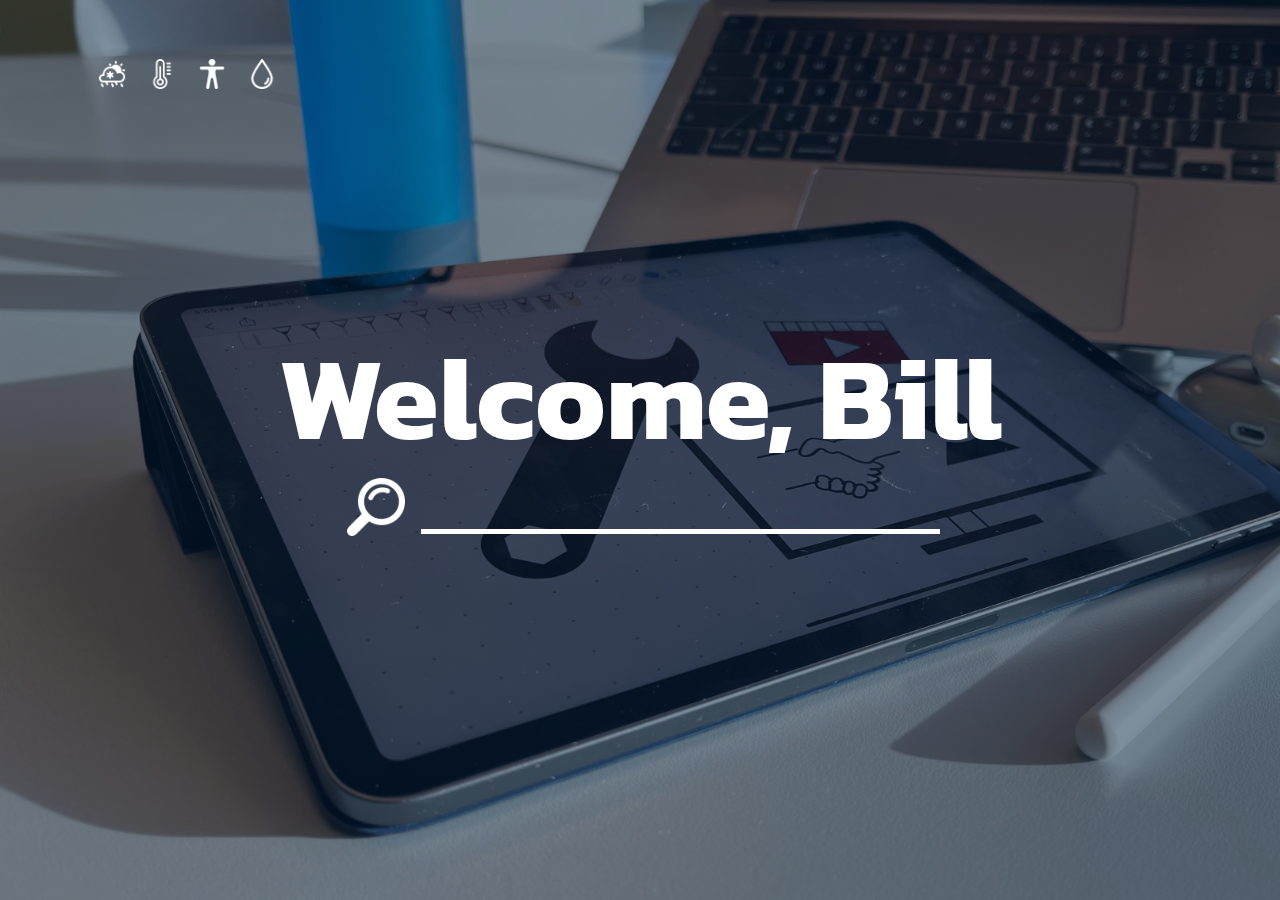
==== index.html @ 1826d4c7 "Added looped weather info update" ====
<!DOCTYPE html>
<html>
<head>
	<title>Bill's Website</title>
	<link rel="stylesheet" href="home.css">
    <link rel="preconnect" href="https://fonts.googleapis.com">
    <link rel="preconnect" href="https://fonts.gstatic.com" crossorigin>
    <link rel="icon" type="image/svg+xml" href="https://cdn-icons-png.flaticon.com/512/4832/4832372.png" />
    <link href="https://fonts.googleapis.com/css2?family=Kanit:wght@400;600&display=swap" rel="stylesheet">
    <link href="https://fonts.googleapis.com/css2?family=Kanit:wght@400;600&family=Oxygen:wght@300&display=swap" rel="stylesheet">
    <link href="https://fonts.googleapis.com/css2?family=Kanit:wght@400;600&family=Oxygen:wght@300&family=Tillana:wght@500&display=swap" rel="stylesheet">
    <script src="index.js" onload="renderWeatherLoop();"></script>
</head>
<body onload="realtimeClock();">
    <div class="nav_bar">
        <div class="nb_weather">
            <div id="weather">
                <img src="Images/snowfall.png"><div id="weather-desc"></div>
                <img src="Images/thermometer.png"><div id="weather-maintemp"></div>
                <img src="Images/man.png"><div id="weather-feeltemp"></div>
                <img src="Images/drop.png"><div id="weather-humidity"></div>
            </div>
        </div>
        <div id="clock"></div>
    </div>
    <div class="header">
        <p>Welcome, Bill</p>
    </div>
    <form class="googleSearchbar" action="https://www.google.com/search">
        <button class="googleSearchIcon" type="submit"><img src="Images/magnifier.png"></button>
        <input class="googleSearch" type="search" name="q">
    </form>
</body>
</html>
---- home.css ----
body{
    display: flex;
    flex-direction: column;
    align-items: center;
    justify-content: center;
    background-color: #021d3c;
    min-height: 80vh;
}

body::before{
    content: "";
	position: absolute;
	top: 0;
	left: 0;
	width: 100%;
	height: 100%;
    background-image: url("Images/bg.jpeg");
    background-size: cover;
    opacity: 0.5;
    z-index: -1;
}

.header{
    width: 100%;
    height: 30vh;
    color: white;
    font-size: 13vh;
    font-weight: bold;
    font-family: 'Kanit', sans-serif;
    text-align: center;
    padding-top: 0;
    margin-bottom: 10px;
    padding-bottom: 0;
    margin-top: 0;
    animation: float-up 1s ease-out forwards;
}

.nav_bar{
    width: 90%;
    display: flex;
    flex-direction: row;
    align-items: center;
    justify-content: space-between;
    position: absolute;
    top: 2vh;
    left: 1vw;
    margin-left: 5vw;
}

.nb_weather{
    height: auto;
    display: flex;
    flex-direction: column;
    align-items: center;
    justify-content: center;
    padding-top: 3.5vh;
}

#clock{
    width: 20vw;
    font-size: 35px;
    color: white;
    text-align: center;
    font-family: 'Kanit', sans-serif;
}

#weather {
    display: flex;
    flex-direction: row;
    align-items: center;
    justify-content: center;
    width: 100%;
    height: auto;
    color: white;
    font-size: 25px;
    font-family: 'Oxygen', sans-serif;
    text-align: center;
    padding-top: 0;
    font-style: italic;
    margin-bottom: 5vh;
    margin-top: 1vh;
    animation: float-down 1s ease-out forwards;
}

#weather img{
    margin-left: 20px;
    height: 30px;
    object-fit: cover;
}

.dropdown {
    display: inline-block;
    margin-top: 13px;
    margin-left: 10px;
}

/* Style the dropdown button */
.dropdown-button {
    background-color: #f1f1f1;
    font-size: 30px;
    font-weight: bold;
    text-transform: uppercase;
    border-color: white;
    border-radius: 5px;
    border-width: 6px;
    color: #333;
    border: none;
    padding: 10px;
    font-size: 16px;
    cursor: pointer;
}

/* Style the dropdown content (hidden by default) */
.dropdown-content {
    display: none;
    position: absolute;
    font-family: 'Kanit', sans-serif;
    z-index: 1;
    background-color: #fff;
    box-shadow: 0px 8px 16px 0px rgba(0,0,0,0.2);
    min-width: 160px;
    border-radius: 5px;
    padding: 10px;
}

/* Style the dropdown links */
.dropdown-content a {
    color: #333;
    padding: 5px 10px;
    text-decoration: none;
    display: block;
}

/* Add a hover effect to dropdown links */
.dropdown-content a:hover {
    background-color: #f1f1f1;
}

/* Show the dropdown content on hover */
.dropdown:hover .dropdown-content {
    display: block;
}

/* Add an arrow to the dropdown button */
.dropdown-button::after {
    content: "\25BC";
    font-size: 10px;
    margin-left: 5px;
}

.whiteBox{
    width: 30vw;
    height: 2px;
    background-color: white;
    animation: stretch 1s ease-out forwards;
}

.googleSearchbar{
    display: flex;
    flex-direction: row;
    align-items: center;
}

.googleSearch{
    border: none;
    border-bottom: 5px solid white;
    background-color: transparent;
    animation: searchStretch 1s ease-out forwards;
    color: rgb(225, 238, 255);
    font-size: 40px;
    margin-left: 10px;
}

.googleSearch:focus{
    outline: none;
}

.googleSearchIcon{
    width: 70px;
    height: 70px;
    background-color: transparent;
    border: none;
}

.googleSearchIcon img{
    width: 100%;
    object-fit: cover;
}

/* Animations */
@keyframes stretch {
    0% {
      width: 0;
      height: 3px;
    }
    100% {
        width: 70vw;
        height: 3px;
    }
}

@keyframes searchStretch {
    0% {
      width: 0;
      height: 70px;
    }
    100% {
        width: 20vw;
        height: 70px;
    }
  }

@keyframes float-up {
    0% {
        transform: translateY(30%);
        opacity: 0;
    }
    100% {
        transform: translateY(0%);
        opacity: 1;
    }
}

@keyframes float-down {
    0% {
        transform: translateY(-30%);
        opacity: 0;
    }
    100% {
        transform: translateY(0%);
        opacity: 1;
    }
}
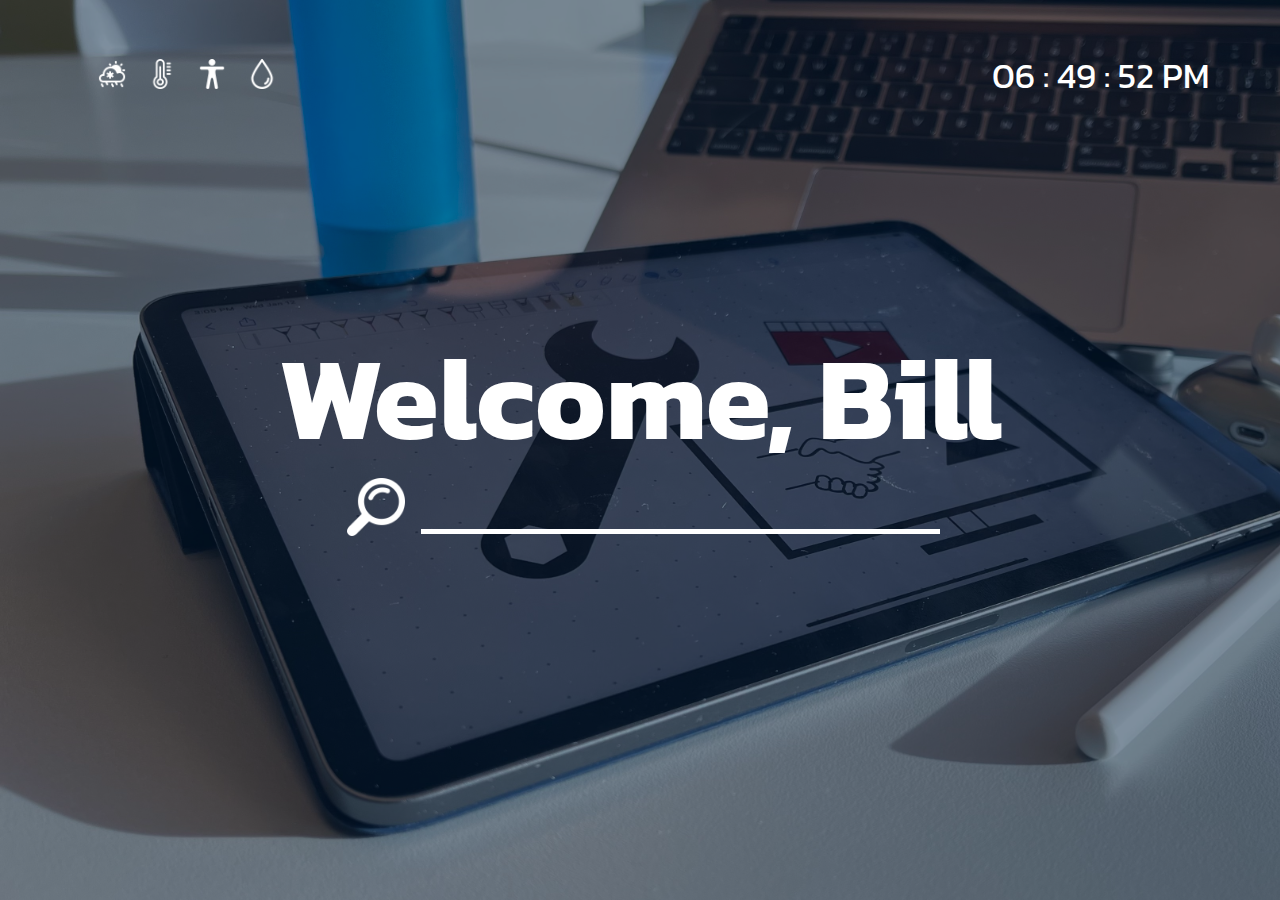
==== commit 579c79e0: "Removed loop due to bug" ====
--- a/index.html
+++ b/index.html
@@ -9,7 +9,7 @@
     <link href="https://fonts.googleapis.com/css2?family=Kanit:wght@400;600&display=swap" rel="stylesheet">
     <link href="https://fonts.googleapis.com/css2?family=Kanit:wght@400;600&family=Oxygen:wght@300&display=swap" rel="stylesheet">
     <link href="https://fonts.googleapis.com/css2?family=Kanit:wght@400;600&family=Oxygen:wght@300&family=Tillana:wght@500&display=swap" rel="stylesheet">
-    <script src="index.js" onload="renderWeatherLoop();"></script>
+    <script src="index.js" onload="renderWeather();"></script>
 </head>
 <body onload="realtimeClock();">
     <div class="nav_bar">
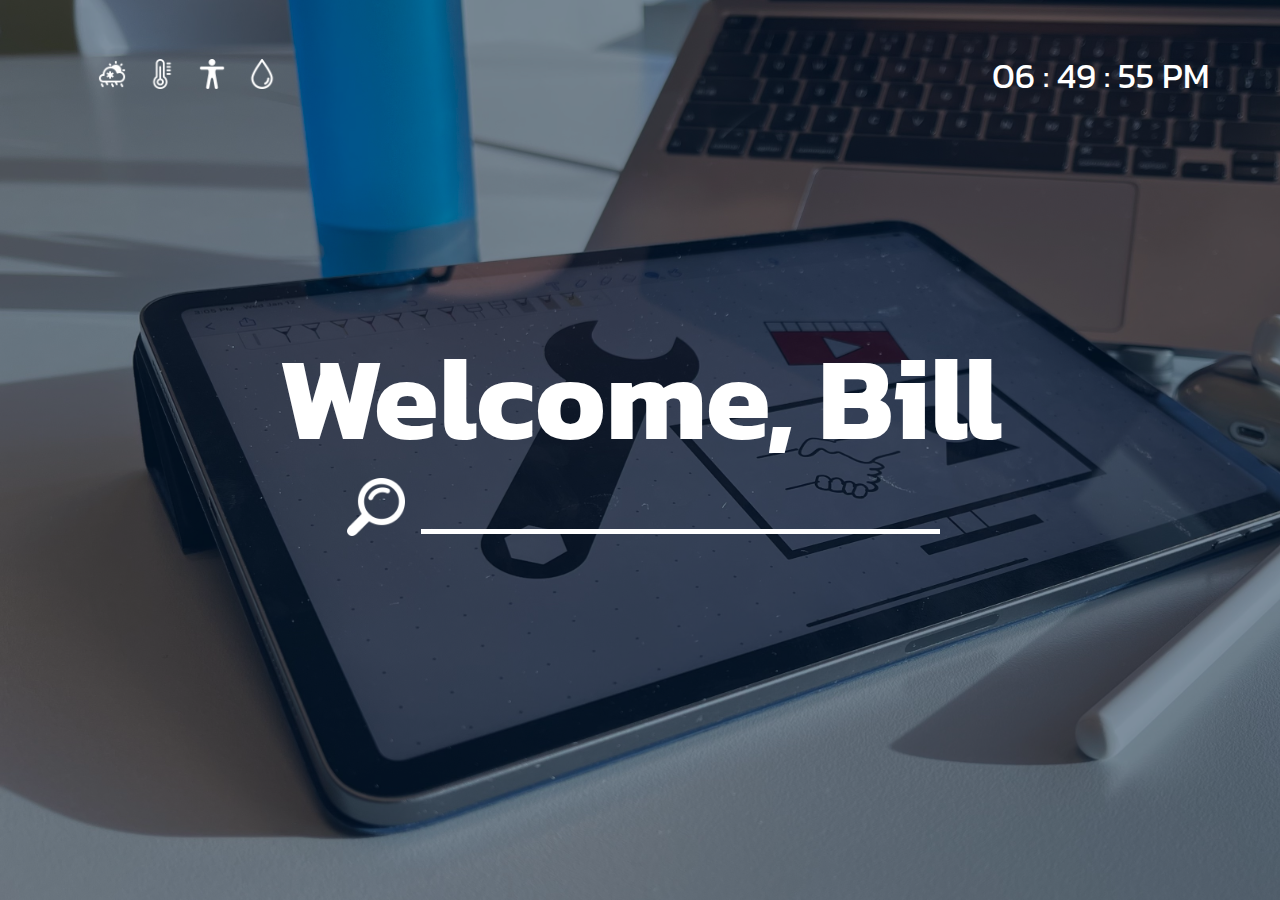
==== commit 389ae1f1: "Focus to search bar" ====
--- a/index.html
+++ b/index.html
@@ -28,7 +28,7 @@
     </div>
     <form class="googleSearchbar" action="https://www.google.com/search">
         <button class="googleSearchIcon" type="submit"><img src="Images/magnifier.png"></button>
-        <input class="googleSearch" type="search" name="q">
+        <input class="googleSearch" id="googleSearchId" type="search" name="q">
     </form>
 </body>
 </html>
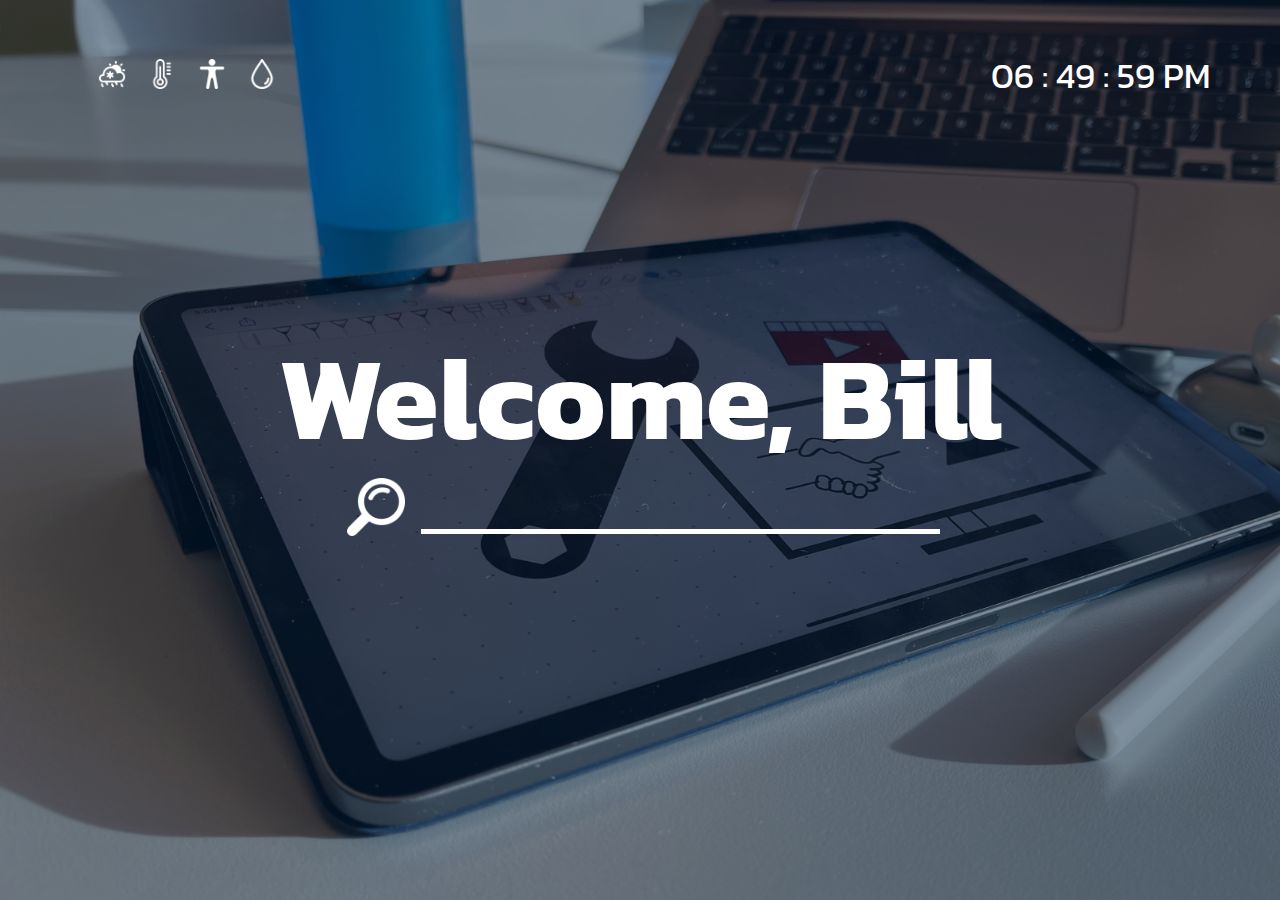
==== commit 7f362923: "Focus to search bar" ====
--- a/index.html
+++ b/index.html
@@ -28,7 +28,7 @@
     </div>
     <form class="googleSearchbar" action="https://www.google.com/search">
         <button class="googleSearchIcon" type="submit"><img src="Images/magnifier.png"></button>
-        <input class="googleSearch" id="googleSearchId" type="search" name="q">
+        <input class="googleSearch" id="searchBarId" type="search" name="q">
     </form>
 </body>
 </html>
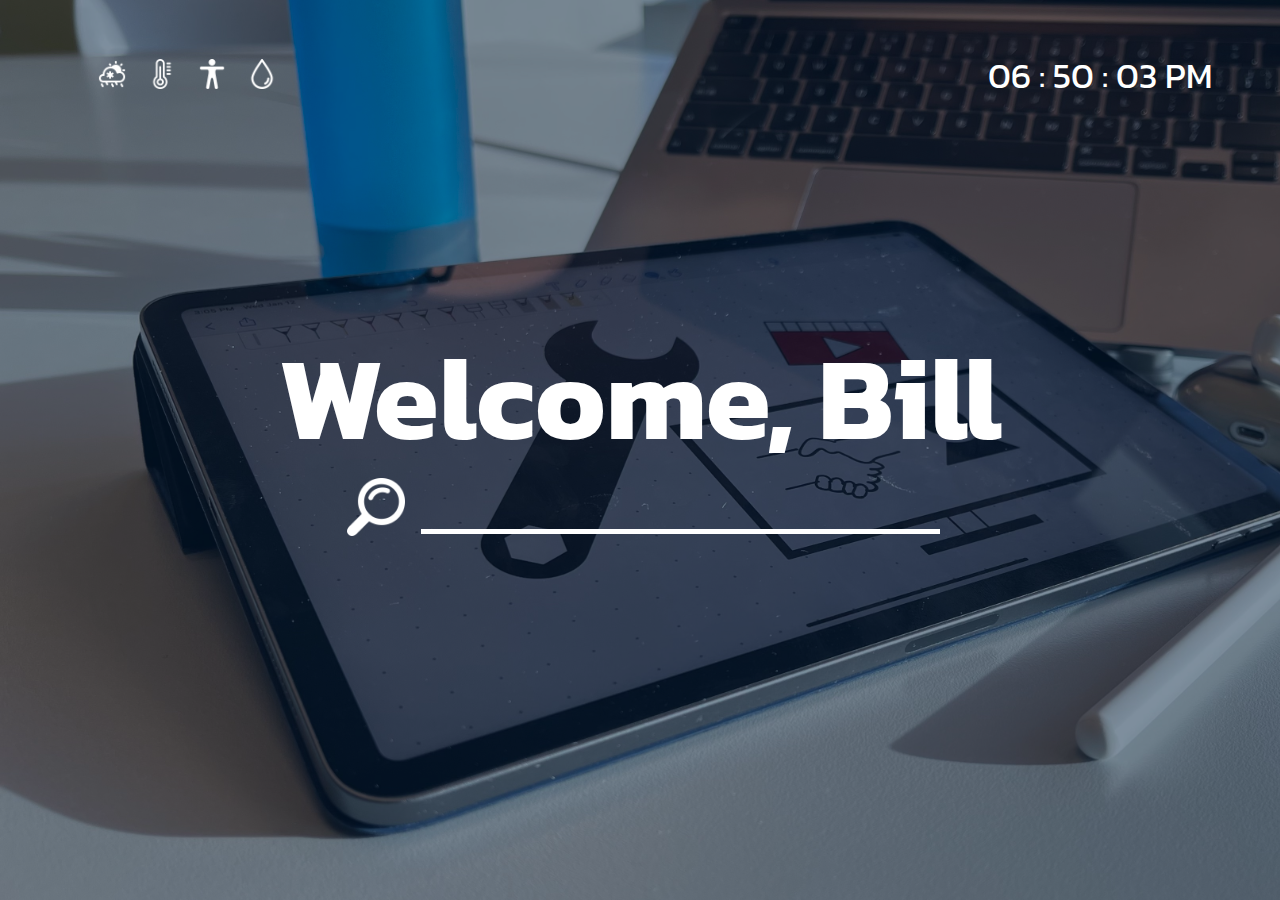
==== commit 7268e372: "Changed focus" ====
--- a/index.html
+++ b/index.html
@@ -28,7 +28,7 @@
     </div>
     <form class="googleSearchbar" action="https://www.google.com/search">
         <button class="googleSearchIcon" type="submit"><img src="Images/magnifier.png"></button>
-        <input class="googleSearch" id="searchBarId" type="search" name="q">
+        <input class="googleSearch" id="uniqueGSId" type="search" name="q">
     </form>
 </body>
 </html>
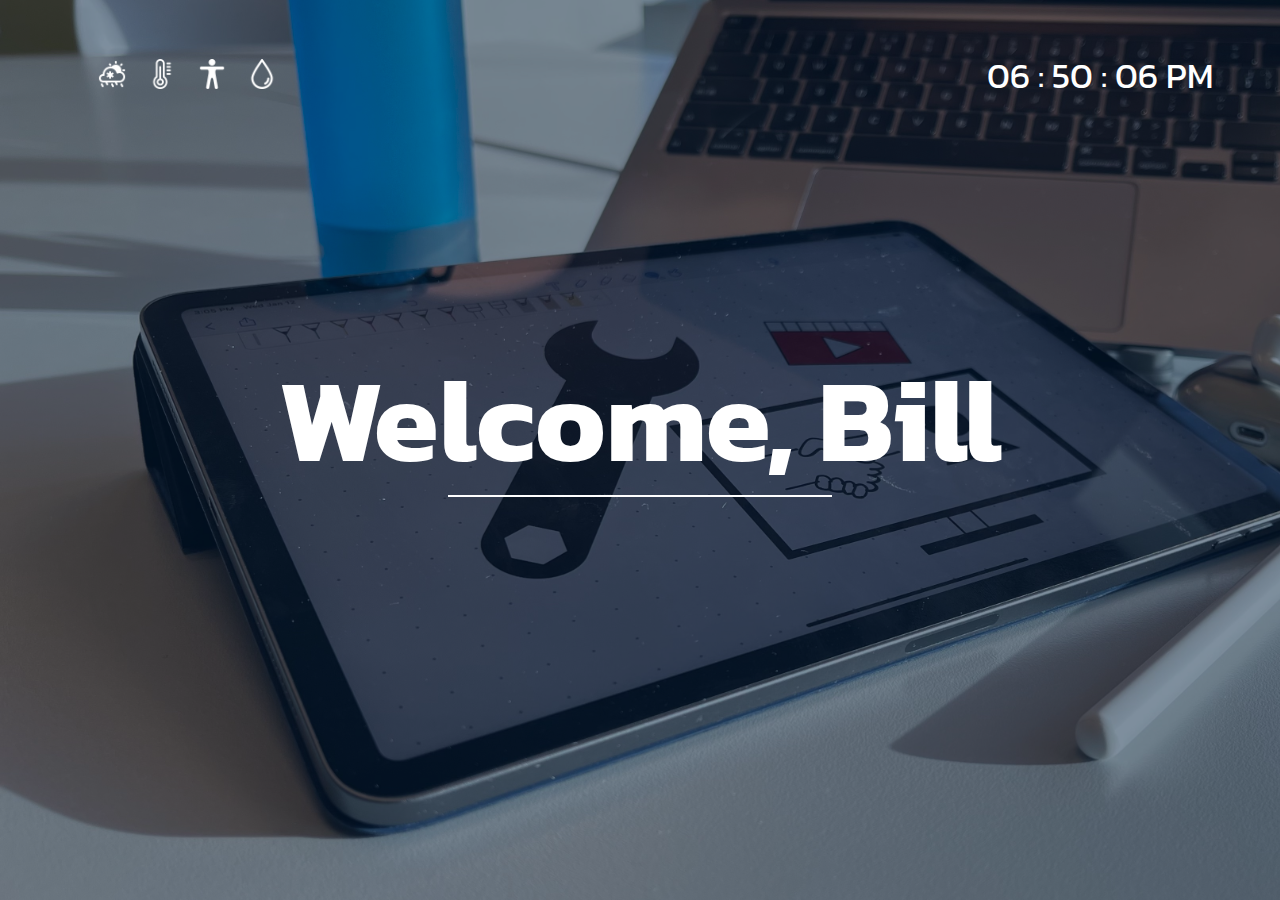
==== commit f70509d4: "New version, added quote instead of search" ====
--- a/index.html
+++ b/index.html
@@ -6,10 +6,8 @@
     <link rel="preconnect" href="https://fonts.googleapis.com">
     <link rel="preconnect" href="https://fonts.gstatic.com" crossorigin>
     <link rel="icon" type="image/svg+xml" href="https://cdn-icons-png.flaticon.com/512/4832/4832372.png" />
-    <link href="https://fonts.googleapis.com/css2?family=Kanit:wght@400;600&display=swap" rel="stylesheet">
-    <link href="https://fonts.googleapis.com/css2?family=Kanit:wght@400;600&family=Oxygen:wght@300&display=swap" rel="stylesheet">
-    <link href="https://fonts.googleapis.com/css2?family=Kanit:wght@400;600&family=Oxygen:wght@300&family=Tillana:wght@500&display=swap" rel="stylesheet">
-    <script src="index.js" onload="renderWeather();"></script>
+    <link href="https://fonts.googleapis.com/css2?family=Kanit:wght@100;200;400;600&family=Oxygen:wght@300&family=Tillana:wght@500&display=swap" rel="stylesheet">
+    <script src="index.js" onload="getQuote();renderWeather();"></script>
 </head>
 <body onload="realtimeClock();">
     <div class="nav_bar">
@@ -26,9 +24,18 @@
     <div class="header">
         <p>Welcome, Bill</p>
     </div>
-    <form class="googleSearchbar" action="https://www.google.com/search">
+    <!-- Search Bar: Deprecated -->
+    <!-- <form class="googleSearchbar" action="https://www.google.com/search">
         <button class="googleSearchIcon" type="submit"><img src="Images/magnifier.png"></button>
         <input class="googleSearch" id="uniqueGSId" type="search" name="q">
-    </form>
+    </form> -->
+
+    <div class="whiteBox"></div>
+
+    <div class="quote-sec">
+        <h1 class="quote-quote" id="quote"></h1>
+        <p class="quote-author" id="author"></p>
+    </div>
+
 </body>
 </html>
--- a/home.css
+++ b/home.css
@@ -5,6 +5,7 @@
     justify-content: center;
     background-color: #021d3c;
     min-height: 80vh;
+    animation: fade-in 0.5s ease-out forwards;
 }
 
 body::before{
@@ -32,7 +33,7 @@
     margin-bottom: 10px;
     padding-bottom: 0;
     margin-top: 0;
-    animation: float-up 1s ease-out forwards;
+    animation: float-up 1s ease-out forwards, fade-in 1s ease-out forwards;
 }
 
 .nav_bar{
@@ -187,6 +188,25 @@
     object-fit: cover;
 }
 
+.quote-sec{
+    width: 60%;
+    color: white;
+    font-family: 'Kanit', sans-serif;
+    animation: float-down 1s ease-out forwards, fade-in 1s ease-out forwards;
+}
+
+.quote-quote{
+    font-weight: 100;
+    text-align: center;
+}
+
+.quote-author{
+    text-align: center;
+    font-weight: 400;
+    font-style: italic;
+    font-size: 25px;
+}
+
 /* Animations */
 @keyframes stretch {
     0% {
@@ -212,7 +232,7 @@
 
 @keyframes float-up {
     0% {
-        transform: translateY(30%);
+        transform: translateY(20%);
         opacity: 0;
     }
     100% {
@@ -223,11 +243,20 @@
 
 @keyframes float-down {
     0% {
-        transform: translateY(-30%);
+        transform: translateY(-20%);
         opacity: 0;
     }
     100% {
         transform: translateY(0%);
         opacity: 1;
     }
+}
+
+@keyframes fade-in {
+    0% {
+        opacity: 0;
+    }
+    100% {
+        opacity: 1;
+    }
 }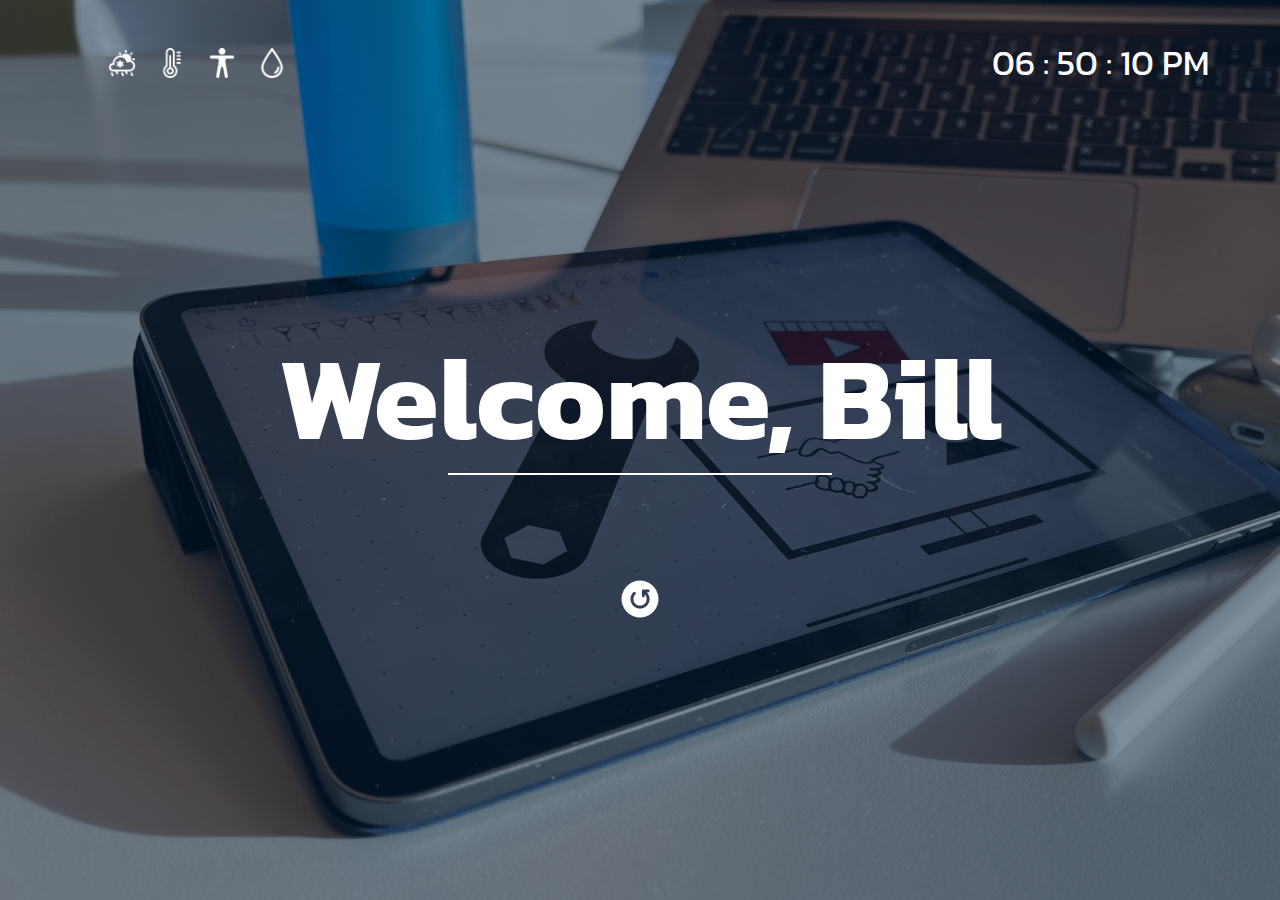
==== commit 70b4403a: "Added new button and hover changes" ====
--- a/index.html
+++ b/index.html
@@ -21,20 +21,18 @@
         </div>
         <div id="clock"></div>
     </div>
-    <div class="header">
-        <p>Welcome, Bill</p>
-    </div>
-    <!-- Search Bar: Deprecated -->
-    <!-- <form class="googleSearchbar" action="https://www.google.com/search">
-        <button class="googleSearchIcon" type="submit"><img src="Images/magnifier.png"></button>
-        <input class="googleSearch" id="uniqueGSId" type="search" name="q">
-    </form> -->
+    <div class="info_sec">
+        <div class="header">
+            <p>Welcome, Bill</p>
+        </div>
 
-    <div class="whiteBox"></div>
+        <div class="whiteBox"></div>
 
-    <div class="quote-sec">
-        <h1 class="quote-quote" id="quote"></h1>
-        <p class="quote-author" id="author"></p>
+        <div class="quote-sec">
+            <h1 class="quote-quote" id="quote"></h1>
+            <p class="quote-author" id="author"></p>
+            <button id="quoterefbutton" onclick="refreshQuote();" title\="refresh quote"><img id="quote-refresh" src="Images/refresh.png"></button>
+        </div>
     </div>
 
 </body>
--- a/home.css
+++ b/home.css
@@ -4,7 +4,7 @@
     align-items: center;
     justify-content: center;
     background-color: #021d3c;
-    min-height: 80vh;
+    min-height: 90vh;
     animation: fade-in 0.5s ease-out forwards;
 }
 
@@ -21,6 +21,13 @@
     z-index: -1;
 }
 
+.info_sec{
+    display: flex;
+    flex-direction: column;
+    align-items: center;
+    justify-content: center;
+}
+
 .header{
     width: 100%;
     height: 30vh;
@@ -36,6 +43,26 @@
     animation: float-up 1s ease-out forwards, fade-in 1s ease-out forwards;
 }
 
+p {
+    transition: transform 0.3s ease-out;
+}
+
+h1 {
+    transition: transform 0.3s ease-out;
+}
+
+p:hover{
+    transform: scale(1.2);
+    padding-top: 0;
+    padding-bottom: 0;
+}
+
+h1:hover{
+    transform: scale(1.2);
+    padding-top: 0;
+    padding-bottom: 0;
+}
+
 .nav_bar{
     width: 90%;
     display: flex;
@@ -46,6 +73,7 @@
     top: 2vh;
     left: 1vw;
     margin-left: 5vw;
+    margin-top: 2vh;
 }
 
 .nb_weather{
@@ -54,7 +82,14 @@
     flex-direction: column;
     align-items: center;
     justify-content: center;
-    padding-top: 3.5vh;
+    transition: transform 0.3s ease-out;
+    padding: 0;
+}
+
+.nb_weather:hover {
+    transform: scale(1.3);
+    padding-top: 0;
+    padding-bottom: 0;
 }
 
 #clock{
@@ -63,6 +98,13 @@
     color: white;
     text-align: center;
     font-family: 'Kanit', sans-serif;
+    transition: transform 0.3s ease-out;
+}
+
+#clock:hover{
+    transform: scale(1.3);
+    padding-top: 0;
+    padding-bottom: 0;
 }
 
 #weather {
@@ -76,10 +118,8 @@
     font-size: 25px;
     font-family: 'Oxygen', sans-serif;
     text-align: center;
-    padding-top: 0;
     font-style: italic;
-    margin-bottom: 5vh;
-    margin-top: 1vh;
+    padding: 10px;
     animation: float-down 1s ease-out forwards;
 }
 
@@ -88,6 +128,28 @@
     height: 30px;
     object-fit: cover;
 }
+
+#quote-refresh{
+    margin-top: 0;
+    height: 60px;
+    filter: invert(100%) sepia(0%) saturate(1%) hue-rotate(257deg) brightness(105%) contrast(101%);
+}
+
+img{
+    transition: transform 0.3s ease-out;
+}
+
+.quote-sec img:hover{
+    transform: scale(1.3);
+    padding-top: 0;
+    padding-bottom: 0;
+}
+
+.quote-sec button{
+    background: none;
+    border: none;
+}
+
 
 .dropdown {
     display: inline-block;
@@ -193,6 +255,10 @@
     color: white;
     font-family: 'Kanit', sans-serif;
     animation: float-down 1s ease-out forwards, fade-in 1s ease-out forwards;
+    transition: transform 0.3s ease-out;
+    display: flex;
+    flex-direction: column;
+    align-items: center;
 }
 
 .quote-quote{
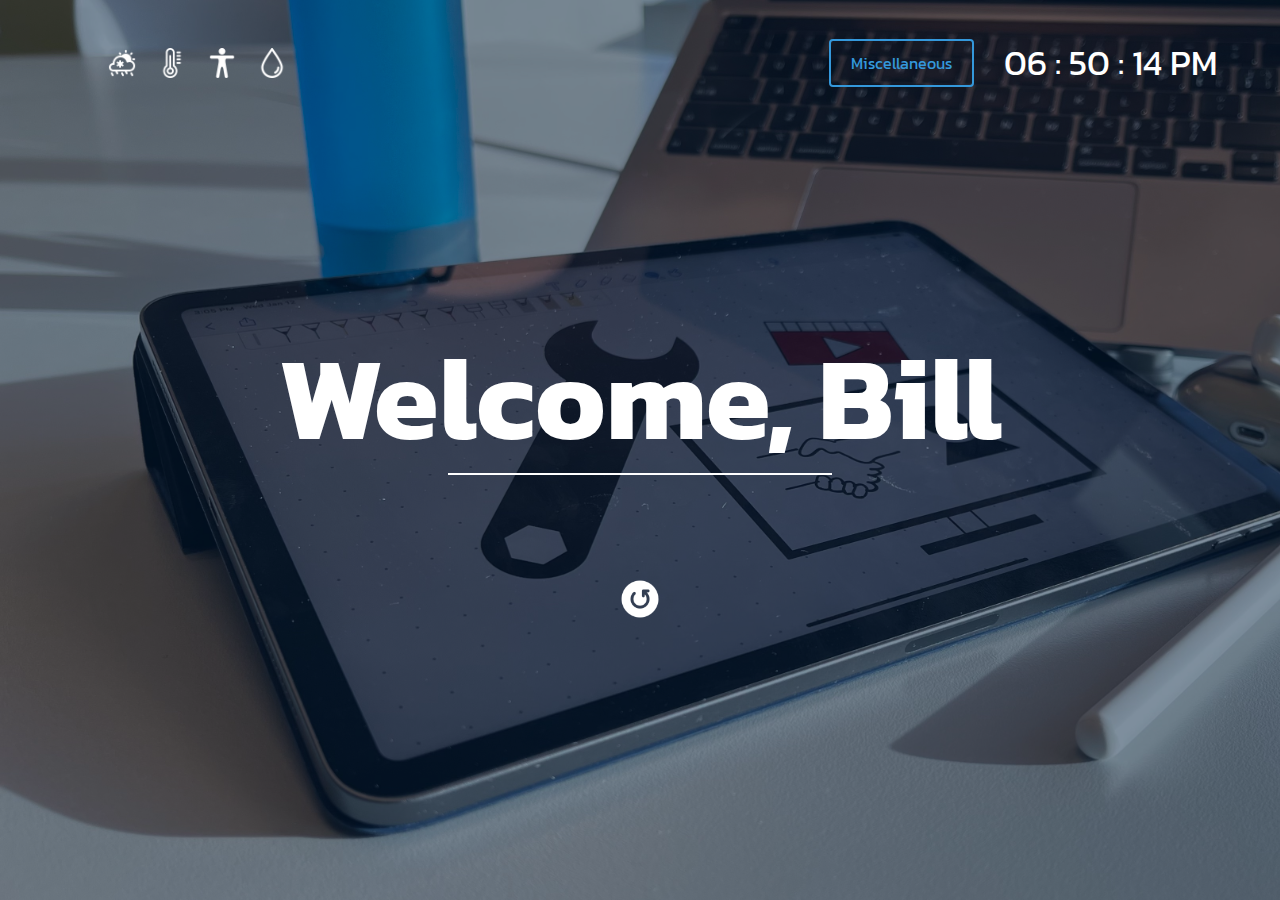
==== commit bacc5492: "Added cs327-ec-1 page 1" ====
--- a/index.html
+++ b/index.html
@@ -1,39 +1,58 @@
 <!DOCTYPE html>
 <html>
-<head>
-	<title>Bill's Website</title>
-	<link rel="stylesheet" href="home.css">
-    <link rel="preconnect" href="https://fonts.googleapis.com">
-    <link rel="preconnect" href="https://fonts.gstatic.com" crossorigin>
-    <link rel="icon" type="image/svg+xml" href="https://cdn-icons-png.flaticon.com/512/4832/4832372.png" />
-    <link href="https://fonts.googleapis.com/css2?family=Kanit:wght@100;200;400;600&family=Oxygen:wght@300&family=Tillana:wght@500&display=swap" rel="stylesheet">
+  <head>
+    <title>Bill's Website</title>
+    <link rel="stylesheet" href="home.css" />
+    <link rel="preconnect" href="https://fonts.googleapis.com" />
+    <link rel="preconnect" href="https://fonts.gstatic.com" crossorigin />
+    <link
+      rel="icon"
+      type="image/svg+xml"
+      href="https://cdn-icons-png.flaticon.com/512/4832/4832372.png"
+    />
+    <link
+      href="https://fonts.googleapis.com/css2?family=Kanit:wght@100;200;400;600&family=Oxygen:wght@300&family=Tillana:wght@500&display=swap"
+      rel="stylesheet"
+    />
     <script src="index.js" onload="getQuote();renderWeather();"></script>
-</head>
-<body onload="realtimeClock();">
+  </head>
+  <body onload="realtimeClock();">
     <div class="nav_bar">
-        <div class="nb_weather">
-            <div id="weather">
-                <img src="Images/snowfall.png"><div id="weather-desc"></div>
-                <img src="Images/thermometer.png"><div id="weather-maintemp"></div>
-                <img src="Images/man.png"><div id="weather-feeltemp"></div>
-                <img src="Images/drop.png"><div id="weather-humidity"></div>
-            </div>
+      <div class="nb_weather">
+        <div id="weather">
+          <img src="Images/snowfall.png" />
+          <div id="weather-desc"></div>
+          <img src="Images/thermometer.png" />
+          <div id="weather-maintemp"></div>
+          <img src="Images/man.png" />
+          <div id="weather-feeltemp"></div>
+          <img src="Images/drop.png" />
+          <div id="weather-humidity"></div>
         </div>
+      </div>
+      <div class="right-side">
+        <a href="archive/cs327/my_work.html" class="ass-button">Miscellaneous</a>
         <div id="clock"></div>
+      </div>
     </div>
     <div class="info_sec">
-        <div class="header">
-            <p>Welcome, Bill</p>
-        </div>
+      <div class="header">
+        <p>Welcome, Bill</p>
+      </div>
 
-        <div class="whiteBox"></div>
+      <div class="whiteBox"></div>
 
-        <div class="quote-sec">
-            <h1 class="quote-quote" id="quote"></h1>
-            <p class="quote-author" id="author"></p>
-            <button id="quoterefbutton" onclick="refreshQuote();" title\="refresh quote"><img id="quote-refresh" src="Images/refresh.png"></button>
-        </div>
+      <div class="quote-sec">
+        <h1 class="quote-quote" id="quote"></h1>
+        <p class="quote-author" id="author"></p>
+        <button
+          id="quoterefbutton"
+          onclick="refreshQuote();"
+          title\="refresh quote"
+        >
+          <img id="quote-refresh" src="Images/refresh.png" />
+        </button>
+      </div>
     </div>
-
-</body>
+  </body>
 </html>
--- a/home.css
+++ b/home.css
@@ -211,11 +211,47 @@
     margin-left: 5px;
 }
 
-.whiteBox{
+.whiteBox {
     width: 30vw;
     height: 2px;
     background-color: white;
     animation: stretch 1s ease-out forwards;
+}
+
+.right-side {
+    display: flex;
+    flex-direction: row;
+    align-items: center;
+    justify-content: center;
+    font-family: 'Kanit', sans-serif;
+    width: 400px;
+}
+
+/* Basic Button Styles */
+.ass-button {
+    display: inline-block;
+    padding: 10px 20px;
+    font-size: 16px;
+    text-align: center;
+    text-decoration: none;
+    cursor: pointer;
+    border: 2px solid #3498db; /* Border color */
+    color: #3498db; /* Text color */
+    border-radius: 4px; /* Rounded corners */
+    transition: background-color 0.3s, color 0.3s; /* Smooth transition effect */
+    margin-right: 20px;
+}
+
+/* Hover State */
+.ass-button:hover {
+background-color: #3498db; /* Background color on hover */
+color: #ffffff; /* Text color on hover */
+}
+
+/* Additional Styling (Optional) */
+.ass-button:active {
+transform: translateY(1px); /* Add a subtle press effect when clicked */
+box-shadow: 0 2px 4px rgba(0, 0, 0, 0.1); /* Add a subtle shadow */
 }
 
 .googleSearchbar{
